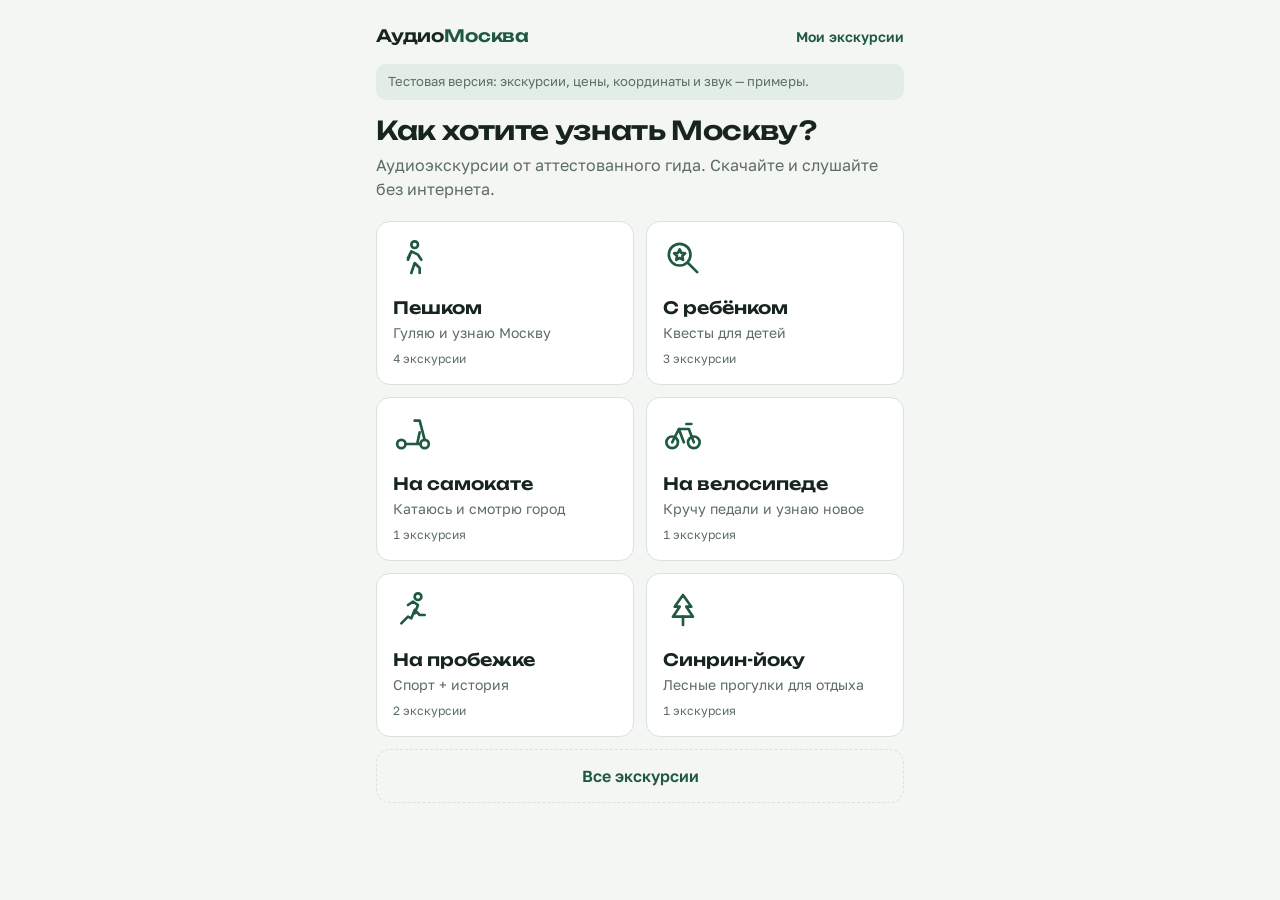
==== index.html @ abfa66a9 "Тестовая версия сайта для проверки на телефоне Co-Authored-By: Claude Opus 5.5 <noreply@anthropic.co" ====
<!doctype html>
<html lang="ru">
<head>
  <meta charset="utf-8">
  <meta name="viewport" content="width=device-width, initial-scale=1, viewport-fit=cover">
  <title>АудиоМосква</title>
  <meta name="description" content="Аудиоэкскурсии по Москве от аттестованного гида: пешком, с ребёнком, на самокате, велосипеде и пробежке.">
  <meta name="theme-color" content="#1f5a40">
  <link rel="manifest" href="manifest.webmanifest">
  <link rel="icon" href="icon.svg" type="image/svg+xml">
  <link rel="apple-touch-icon" href="icon.svg">
  <link rel="stylesheet" href="https://fonts.googleapis.com/css2?family=Golos+Text:wght@400;600;700&family=Unbounded:wght@600&display=swap">
  <link rel="stylesheet" href="css/styles.css">
</head>
<body>
  <main id="app" class="app" aria-live="polite"></main>
  <script src="data/catalog.js"></script>
  <script src="data/test-codes.js"></script>
  <script src="js/app.js"></script>
</body>
</html>
---- css/styles.css ----
/* Макет: узкая «телефонная» колонка; главная — плитки 2 в ряд, страницы — карточки и схема маршрута.
   Цвета: бульварная зелень + охра московских фасадов. */
:root {
  --bg: #f3f6f2;
  --surface: #ffffff;
  --ink: #17251e;
  --muted: #5d6d64;
  --line: #d9e2db;
  --green: #1f5a40;
  --green-soft: #e1ede5;
  --ochre: #d9a521;
  --ochre-ink: #3a2a00;
  --me: #2f6fe0;
  --bad: #b3261e;
  --font-display: "Unbounded", "Arial Black", system-ui, sans-serif;
  --font-body: "Golos Text", "Segoe UI", Roboto, system-ui, sans-serif;
  --radius: 14px;
}
@media (prefers-color-scheme: dark) {
  :root:not([data-theme="light"]) {
    --bg: #101814; --surface: #17221c; --ink: #e7efe9; --muted: #9aaba1; --line: #2a3a31;
    --green: #7fc79f; --green-soft: #1d3127; --ochre: #e7b93f; --ochre-ink: #2a1e00; --me: #6aa3ff; --bad: #ff8a80; color-scheme: dark;
  }
}
:root[data-theme="dark"] {
  --bg: #101814; --surface: #17221c; --ink: #e7efe9; --muted: #9aaba1; --line: #2a3a31;
  --green: #7fc79f; --green-soft: #1d3127; --ochre: #e7b93f; --ochre-ink: #2a1e00; --me: #6aa3ff; --bad: #ff8a80; color-scheme: dark;
}

* { box-sizing: border-box; }
body {
  margin: 0;
  background: var(--bg);
  color: var(--ink);
  font: 16px/1.5 var(--font-body);
  font-variant-numeric: tabular-nums;
}
button { font: inherit; color: inherit; }
a { color: var(--green); }
:focus-visible { outline: 3px solid var(--ochre); outline-offset: 2px; }

.app {
  max-width: 560px;
  margin: 0 auto;
  padding-block: 12px 48px;
  padding-left: max(16px, env(safe-area-inset-left, 0px));
  padding-right: max(16px, env(safe-area-inset-right, 0px));
}

/* Шапка */
.top { display: flex; align-items: center; gap: 12px; min-height: 48px; }
.brand { font-family: var(--font-display); font-weight: 600; font-size: 17px; letter-spacing: -0.01em; color: var(--ink); text-decoration: none; }
.brand b { color: var(--green); font-weight: 600; }
.back {
  display: inline-flex; align-items: center; gap: 6px; border: 0; background: none;
  padding: 8px 4px; color: var(--green); font-weight: 600; cursor: pointer;
}
.test-banner {
  margin: 4px 0 16px; padding: 8px 12px; border-radius: 10px;
  background: var(--green-soft); color: var(--muted); font-size: 13px;
}

h1, h2 { font-family: var(--font-display); font-weight: 600; letter-spacing: -0.015em; text-wrap: balance; margin: 0; }
h1 { font-size: 26px; line-height: 1.15; }
h2 { font-size: 17px; }
.lead { color: var(--muted); margin: 8px 0 20px; }

/* Главная: плитки */
.tiles { display: grid; grid-template-columns: 1fr 1fr; gap: 12px; }
.tile { color: var(--ink); text-decoration: none;
  display: flex; flex-direction: column; justify-content: space-between; gap: 18px;
  min-height: 150px; padding: 16px; border-radius: var(--radius);
  background: var(--surface); border: 1px solid var(--line);
  text-align: left; cursor: pointer; transition: transform .15s, border-color .15s;
}
.tile:hover { border-color: var(--green); transform: translateY(-2px); }
.tile-icon { width: 40px; height: 40px; color: var(--green); }
.tile-title { font-family: var(--font-display); font-weight: 600; font-size: 17px; line-height: 1.2; }
.tile-sub { color: var(--muted); font-size: 14px; }
.tile-count { display: block; color: var(--muted); font-size: 12px; margin-top: 6px; }
.all-link {
  display: block; width: 100%; margin-top: 12px; padding: 14px; border-radius: var(--radius);
  border: 1px dashed var(--line); background: none; color: var(--green); font-weight: 600; cursor: pointer;
}

/* Фильтр длительности */
.filters { display: flex; flex-wrap: wrap; gap: 8px; margin: 0 0 16px; }
.chip {
  padding: 7px 14px; border-radius: 999px; border: 1px solid var(--line);
  background: var(--surface); font-size: 14px; cursor: pointer;
}
.chip[aria-pressed="true"] { background: var(--green); border-color: var(--green); color: var(--surface); }

/* Список экскурсий */
.list { display: grid; gap: 12px; }
.card { color: var(--ink); text-decoration: none;
  display: grid; gap: 8px; padding: 16px; border-radius: var(--radius);
  background: var(--surface); border: 1px solid var(--line); text-align: left; cursor: pointer;
}
.card:hover { border-color: var(--green); }
.card h2 { font-size: 18px; }
.card p { margin: 0; color: var(--muted); font-size: 15px; }
.meta { display: flex; flex-wrap: wrap; gap: 6px 14px; font-size: 14px; color: var(--muted); }
.meta strong { color: var(--ink); font-weight: 600; }
.badge {
  display: inline-block; padding: 2px 8px; border-radius: 6px; font-size: 12px; font-weight: 600;
  background: var(--green-soft); color: var(--green);
}
.badge.quest { background: var(--ochre); color: var(--ochre-ink); }
.card-foot { display: flex; justify-content: space-between; align-items: center; gap: 8px; }
.price { font-weight: 700; }
.empty { padding: 24px; text-align: center; color: var(--muted); border: 1px dashed var(--line); border-radius: var(--radius); }

/* Страница экскурсии */
.tour-head { display: grid; gap: 10px; margin-bottom: 18px; }
.facts {
  display: grid; grid-template-columns: repeat(3, 1fr); gap: 1px; margin: 4px 0 18px;
  background: var(--line); border: 1px solid var(--line); border-radius: var(--radius); overflow: hidden;
}
.fact { background: var(--surface); padding: 10px 12px; min-width: 0; }
.fact span { display: block; font-size: 12px; color: var(--muted); text-transform: uppercase; letter-spacing: .04em; }
.fact strong { font-size: 16px; }
.route {
  background: var(--surface); border: 1px solid var(--line); border-radius: var(--radius);
  padding: 8px; margin-bottom: 8px;
}
.route svg { display: block; width: 100%; height: auto; }
.route-caption { font-size: 13px; color: var(--muted); margin: 0 0 20px; }
.stops { list-style: none; margin: 8px 0 24px; padding: 0; display: grid; gap: 0; }
.stops li { display: grid; grid-template-columns: 32px 1fr; gap: 10px; align-items: start; padding: 10px 0; border-bottom: 1px solid var(--line); }
.stops li:last-child { border-bottom: 0; }
.num.q { background: var(--ochre); color: var(--ochre-ink); }
.num {
  display: grid; place-items: center; width: 28px; height: 28px; border-radius: 50%;
  background: var(--green); color: var(--surface); font-size: 13px; font-weight: 700;
}
.stop-q { font-size: 13px; color: var(--muted); }
.actions {
  position: sticky; bottom: 0; display: grid; gap: 8px;
  padding-block: 12px calc(12px + env(safe-area-inset-bottom, 0px));
  background: linear-gradient(to top, var(--bg) 75%, transparent);
}
.btn {
  padding: 15px 18px; border-radius: 12px; border: 1px solid var(--green);
  background: var(--green); color: var(--surface); font-weight: 700; font-size: 16px; cursor: pointer;
}
.btn.secondary { background: var(--surface); color: var(--green); }
.notice { font-size: 14px; color: var(--muted); text-align: center; margin: 0; }

@media (max-width: 360px) {
  .tiles { grid-template-columns: 1fr; }
  .facts { grid-template-columns: 1fr 1fr; }
}
@media (prefers-reduced-motion: reduce) {
  .tile { transition: none; }
  .tile:hover { transform: none; }
}

/* ---------- Шаг 2: шапка, установка, скачивание ---------- */
.top { justify-content: space-between; }
.top-link { font-size: 14px; font-weight: 600; color: var(--green); text-decoration: none; padding: 8px 0; }
.spacer { height: 16px; }
.lead.flush { margin: 0; }
.lead.small { margin: 4px 0 10px; font-size: 15px; }
.warn { margin: 0 0 16px; padding: 10px 12px; border-radius: 10px; border: 1px solid var(--ochre); font-size: 14px; }
.install {
  display: flex; flex-wrap: wrap; align-items: center; justify-content: space-between; gap: 10px;
  margin-top: 16px; padding: 14px; border-radius: var(--radius); background: var(--green-soft); font-size: 14px;
}
.install span { flex: 1 1 220px; min-width: 0; }
.saved { color: var(--green); font-weight: 600; }
.tour-tools { display: grid; gap: 8px; margin-bottom: 8px; }
.dl-note { margin: 0; font-size: 13px; color: var(--muted); text-align: center; }
.dl { display: grid; gap: 8px; }
.dl.done {
  display: flex; flex-wrap: wrap; justify-content: space-between; align-items: center; gap: 8px;
  padding: 12px 14px; border-radius: 12px; background: var(--green-soft); color: var(--green); font-weight: 600;
}
.bar { height: 8px; border-radius: 99px; background: var(--line); overflow: hidden; }
.bar span { display: block; height: 100%; background: var(--green); transition: width .2s; }
.link-btn { border: 0; background: none; padding: 6px 0; color: var(--green); font-weight: 600; text-decoration: underline; cursor: pointer; font-size: 14px; }
.btn.small { padding: 10px 14px; font-size: 15px; }
.btn:disabled { opacity: .45; cursor: not-allowed; }

/* ---------- Прохождение ---------- */
.play-top { display: flex; justify-content: space-between; align-items: center; gap: 12px; margin-bottom: 12px; font-size: 14px; color: var(--muted); }
.dots { display: flex; flex-wrap: wrap; gap: 3px; justify-content: flex-end; max-width: 60%; }
.dots span { width: 8px; height: 8px; border-radius: 50%; background: var(--line); }
.dots .past { background: var(--green); opacity: .5; }
.dots .now { background: var(--green); }
.photo {
  display: grid; place-items: center; aspect-ratio: 16 / 9; max-width: 100%; margin-bottom: 14px;
  border-radius: var(--radius); background: var(--green-soft); color: var(--muted); font-size: 14px; overflow: hidden;
}
.photo img { width: 100%; height: 100%; object-fit: cover; }
.player {
  display: grid; gap: 6px; margin: 14px 0 18px; padding: 16px 16px 12px;
  border-radius: var(--radius); background: var(--surface); border: 1px solid var(--line);
}
.p-title { margin: 0 0 6px; text-align: center; font-weight: 700; font-size: 16px; }
.player input[type="range"] {
  -webkit-appearance: none; appearance: none; width: 100%; height: 4px; margin: 8px 0; border-radius: 99px;
  background: linear-gradient(to right, var(--green) var(--p, 0%), var(--line) var(--p, 0%)); cursor: pointer;
}
.player input[type="range"]::-webkit-slider-thumb { -webkit-appearance: none; width: 16px; height: 16px; border-radius: 50%; background: var(--green); border: 0; }
.player input[type="range"]::-moz-range-thumb { width: 16px; height: 16px; border-radius: 50%; background: var(--green); border: 0; }
.p-times { display: flex; justify-content: space-between; font-size: 13px; color: var(--muted); }
.p-controls { display: flex; justify-content: center; align-items: center; gap: 28px; padding-top: 4px; }
.pp {
  display: grid; place-items: center; width: 68px; height: 68px; border-radius: 50%; border: 0;
  background: var(--green); color: var(--surface); cursor: pointer; box-shadow: 0 4px 14px rgba(31, 90, 64, .25);
}
.pp svg { width: 30px; height: 30px; }
.skip { display: grid; place-items: center; width: 44px; height: 44px; border: 0; background: none; color: var(--muted); border-radius: 50%; cursor: pointer; }
.skip svg { width: 32px; height: 32px; }
.skip:hover { color: var(--green); }
.stop-text { margin: 0 0 18px; font-size: 17px; line-height: 1.6; max-width: 65ch; }
.stop-text p { margin: 0 0 12px; }
.quest { display: grid; gap: 10px; margin-bottom: 18px; padding: 16px; border-radius: var(--radius); border: 2px solid var(--ochre); background: var(--surface); }
.q-text { margin: 0; font-weight: 700; font-size: 17px; }
.q-row { display: flex; gap: 8px; }
.q-row input {
  flex: 1; min-width: 0; padding: 12px; border-radius: 10px; border: 1px solid var(--line);
  background: var(--bg); color: var(--ink); font: inherit;
}
.q-result { margin: 0; font-weight: 700; }
.q-result.ok { color: var(--green); }
.q-result.bad { color: var(--bad); }
.q-explain { margin: 0; color: var(--muted); }
.quest .link-btn { justify-self: start; }
.sr { position: absolute; width: 1px; height: 1px; overflow: hidden; clip: rect(0 0 0 0); }
.where { margin-bottom: 8px; }
.where-row { display: flex; justify-content: space-between; align-items: center; gap: 10px; font-size: 14px; color: var(--muted); }
.where-row span { min-width: 0; }
.where-row .btn { white-space: nowrap; }
.actions.nav { grid-template-columns: 1fr 2fr; }
.done-box { display: grid; gap: 12px; padding-top: 24px; }

/* ---------- Шаг 3: коды доступа ---------- */
.flash { margin: 0 0 16px; padding: 12px 14px; border-radius: 10px; background: var(--green); color: var(--surface); font-weight: 600; }
.notice.left, .dl-note.left { text-align: left; }
.my-actions { display: flex; flex-wrap: wrap; align-items: center; gap: 8px 16px; margin-bottom: 16px; }
.code-form { display: grid; gap: 10px; margin-bottom: 14px; }
.code-form label { font-weight: 600; }
.code-form input {
  padding: 14px; border-radius: 10px; border: 1px solid var(--line); background: var(--surface); color: var(--ink);
  font: 600 18px/1.2 var(--font-body); letter-spacing: .04em;
}
.code-form input[type="email"] { letter-spacing: 0; font-weight: 400; }
.test-codes { margin-top: 24px; padding: 12px 14px; border: 1px dashed var(--line); border-radius: 10px; font-size: 14px; color: var(--muted); }
.test-codes summary { cursor: pointer; font-weight: 600; }
.test-codes ul { margin: 10px 0 0; padding-left: 18px; display: grid; gap: 6px; }
.test-codes code { color: var(--ink); font-weight: 700; }

/* Вопрос с вариантами ответа */
.q-options { display: grid; gap: 8px; }
.q-option {
  padding: 13px 14px; border-radius: 10px; border: 1px solid var(--line); background: var(--bg);
  color: var(--ink); font: 600 16px/1.3 var(--font-body); text-align: left; cursor: pointer;
}
.q-option:hover { border-color: var(--green); }
.q-option.wrong { border-color: var(--bad); color: var(--bad); opacity: .7; text-decoration: line-through; cursor: default; }
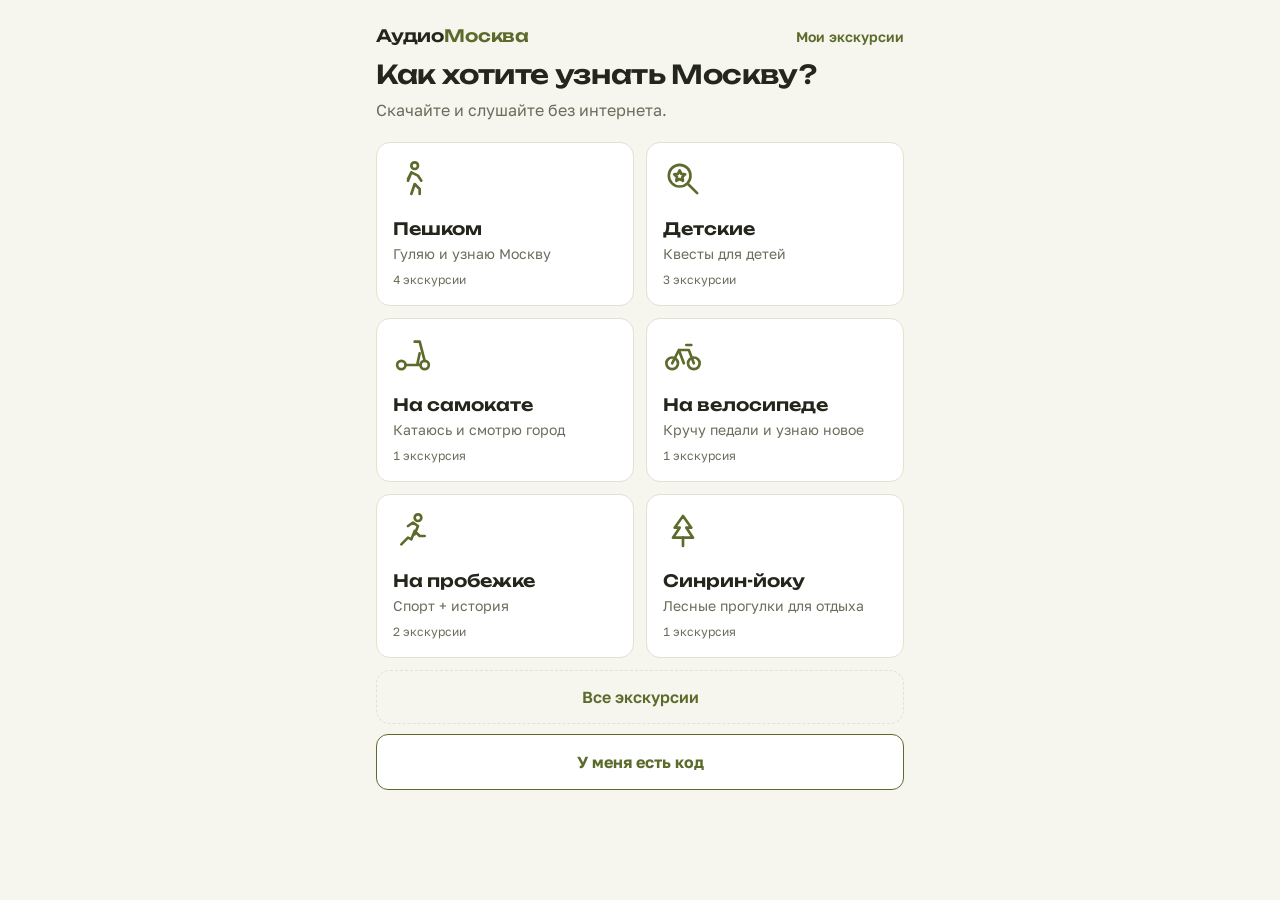
==== commit d979fbe8: "Оливковые цвета, новая главная Co-Authored-By: Claude Opus 5.5 <noreply@anthropic.com> Claude-Sessio" ====
--- a/index.html
+++ b/index.html
@@ -5,7 +5,7 @@
   <meta name="viewport" content="width=device-width, initial-scale=1, viewport-fit=cover">
   <title>АудиоМосква</title>
   <meta name="description" content="Аудиоэкскурсии по Москве от аттестованного гида: пешком, с ребёнком, на самокате, велосипеде и пробежке.">
-  <meta name="theme-color" content="#1f5a40">
+  <meta name="theme-color" content="#5c6b2b">
   <link rel="manifest" href="manifest.webmanifest">
   <link rel="icon" href="icon.svg" type="image/svg+xml">
   <link rel="apple-touch-icon" href="icon.svg">
--- a/css/styles.css
+++ b/css/styles.css
@@ -1,14 +1,14 @@
 /* Макет: узкая «телефонная» колонка; главная — плитки 2 в ряд, страницы — карточки и схема маршрута.
-   Цвета: бульварная зелень + охра московских фасадов. */
+   Цвета: олива + горчичная охра, тёплый светлый фон. */
 :root {
-  --bg: #f3f6f2;
+  --bg: #f6f5ee;
   --surface: #ffffff;
-  --ink: #17251e;
-  --muted: #5d6d64;
-  --line: #d9e2db;
-  --green: #1f5a40;
-  --green-soft: #e1ede5;
-  --ochre: #d9a521;
+  --ink: #24261b;
+  --muted: #6b6d5c;
+  --line: #e2e1d3;
+  --green: #5c6b2b;
+  --green-soft: #eceedd;
+  --ochre: #d4a52a;
   --ochre-ink: #3a2a00;
   --me: #2f6fe0;
   --bad: #b3261e;
@@ -18,13 +18,13 @@
 }
 @media (prefers-color-scheme: dark) {
   :root:not([data-theme="light"]) {
-    --bg: #101814; --surface: #17221c; --ink: #e7efe9; --muted: #9aaba1; --line: #2a3a31;
-    --green: #7fc79f; --green-soft: #1d3127; --ochre: #e7b93f; --ochre-ink: #2a1e00; --me: #6aa3ff; --bad: #ff8a80; color-scheme: dark;
+    --bg: #15160f; --surface: #1e2016; --ink: #ecebdf; --muted: #a8a991; --line: #33362a;
+    --green: #b4c27a; --green-soft: #2a2e1d; --ochre: #e7b93f; --ochre-ink: #2a1e00; --me: #6aa3ff; --bad: #ff8a80; color-scheme: dark;
   }
 }
 :root[data-theme="dark"] {
-  --bg: #101814; --surface: #17221c; --ink: #e7efe9; --muted: #9aaba1; --line: #2a3a31;
-  --green: #7fc79f; --green-soft: #1d3127; --ochre: #e7b93f; --ochre-ink: #2a1e00; --me: #6aa3ff; --bad: #ff8a80; color-scheme: dark;
+  --bg: #15160f; --surface: #1e2016; --ink: #ecebdf; --muted: #a8a991; --line: #33362a;
+  --green: #b4c27a; --green-soft: #2a2e1d; --ochre: #e7b93f; --ochre-ink: #2a1e00; --me: #6aa3ff; --bad: #ff8a80; color-scheme: dark;
 }
 
 * { box-sizing: border-box; }
@@ -208,7 +208,7 @@
 .p-controls { display: flex; justify-content: center; align-items: center; gap: 28px; padding-top: 4px; }
 .pp {
   display: grid; place-items: center; width: 68px; height: 68px; border-radius: 50%; border: 0;
-  background: var(--green); color: var(--surface); cursor: pointer; box-shadow: 0 4px 14px rgba(31, 90, 64, .25);
+  background: var(--green); color: var(--surface); cursor: pointer; box-shadow: 0 4px 14px rgba(92, 107, 43, .25);
 }
 .pp svg { width: 30px; height: 30px; }
 .skip { display: grid; place-items: center; width: 44px; height: 44px; border: 0; background: none; color: var(--muted); border-radius: 50%; cursor: pointer; }
@@ -260,3 +260,5 @@
 }
 .q-option:hover { border-color: var(--green); }
 .q-option.wrong { border-color: var(--bad); color: var(--bad); opacity: .7; text-decoration: line-through; cursor: default; }
+
+.code-home { display: block; width: 100%; margin-top: 10px; }
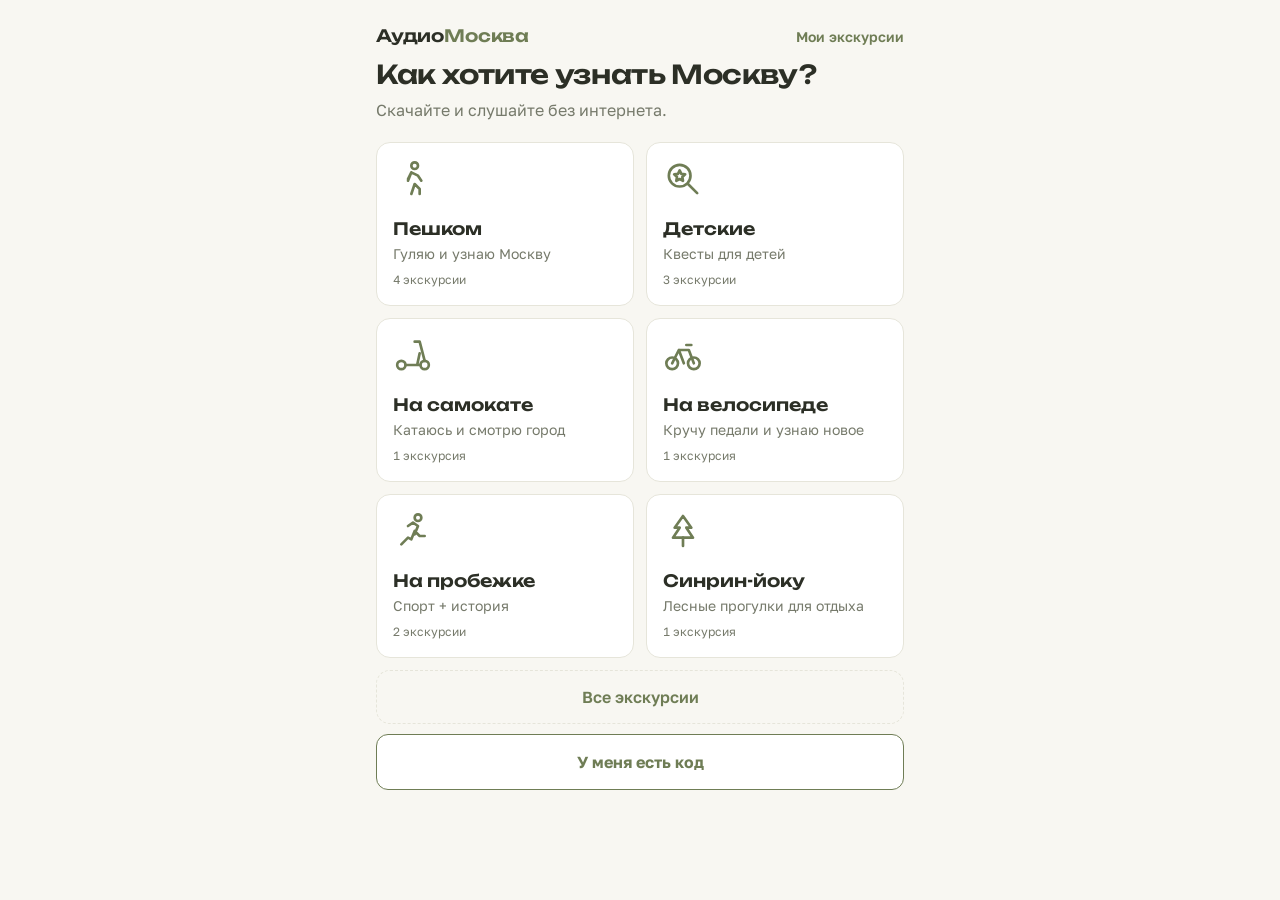
==== commit 42355b8a: "Нежная палитра: шалфей Co-Authored-By: Claude Opus 5.5 <noreply@anthropic.com> Claude-Session: https" ====
--- a/index.html
+++ b/index.html
@@ -5,7 +5,7 @@
   <meta name="viewport" content="width=device-width, initial-scale=1, viewport-fit=cover">
   <title>АудиоМосква</title>
   <meta name="description" content="Аудиоэкскурсии по Москве от аттестованного гида: пешком, с ребёнком, на самокате, велосипеде и пробежке.">
-  <meta name="theme-color" content="#5c6b2b">
+  <meta name="theme-color" content="#6f7d55">
   <link rel="manifest" href="manifest.webmanifest">
   <link rel="icon" href="icon.svg" type="image/svg+xml">
   <link rel="apple-touch-icon" href="icon.svg">
--- a/css/styles.css
+++ b/css/styles.css
@@ -1,15 +1,15 @@
 /* Макет: узкая «телефонная» колонка; главная — плитки 2 в ряд, страницы — карточки и схема маршрута.
-   Цвета: олива + горчичная охра, тёплый светлый фон. */
+   Цвета: нежный шалфей + песочно-персиковый акцент, тёплый светлый фон. */
 :root {
-  --bg: #f6f5ee;
+  --bg: #f8f7f2;
   --surface: #ffffff;
-  --ink: #24261b;
-  --muted: #6b6d5c;
-  --line: #e2e1d3;
-  --green: #5c6b2b;
-  --green-soft: #eceedd;
-  --ochre: #d4a52a;
-  --ochre-ink: #3a2a00;
+  --ink: #2c2f26;
+  --muted: #767a6b;
+  --line: #e6e5da;
+  --green: #6f7d55;
+  --green-soft: #eef0e6;
+  --ochre: #e6c3a0;
+  --ochre-ink: #4a3220;
   --me: #2f6fe0;
   --bad: #b3261e;
   --font-display: "Unbounded", "Arial Black", system-ui, sans-serif;
@@ -19,12 +19,12 @@
 @media (prefers-color-scheme: dark) {
   :root:not([data-theme="light"]) {
     --bg: #15160f; --surface: #1e2016; --ink: #ecebdf; --muted: #a8a991; --line: #33362a;
-    --green: #b4c27a; --green-soft: #2a2e1d; --ochre: #e7b93f; --ochre-ink: #2a1e00; --me: #6aa3ff; --bad: #ff8a80; color-scheme: dark;
+    --green: #b7c49c; --green-soft: #2a2e22; --ochre: #e6c3a0; --ochre-ink: #3a2616; --me: #6aa3ff; --bad: #ff8a80; color-scheme: dark;
   }
 }
 :root[data-theme="dark"] {
   --bg: #15160f; --surface: #1e2016; --ink: #ecebdf; --muted: #a8a991; --line: #33362a;
-  --green: #b4c27a; --green-soft: #2a2e1d; --ochre: #e7b93f; --ochre-ink: #2a1e00; --me: #6aa3ff; --bad: #ff8a80; color-scheme: dark;
+  --green: #b7c49c; --green-soft: #2a2e22; --ochre: #e6c3a0; --ochre-ink: #3a2616; --me: #6aa3ff; --bad: #ff8a80; color-scheme: dark;
 }
 
 * { box-sizing: border-box; }
@@ -208,7 +208,7 @@
 .p-controls { display: flex; justify-content: center; align-items: center; gap: 28px; padding-top: 4px; }
 .pp {
   display: grid; place-items: center; width: 68px; height: 68px; border-radius: 50%; border: 0;
-  background: var(--green); color: var(--surface); cursor: pointer; box-shadow: 0 4px 14px rgba(92, 107, 43, .25);
+  background: var(--green); color: var(--surface); cursor: pointer; box-shadow: 0 4px 14px rgba(111, 125, 85, .22);
 }
 .pp svg { width: 30px; height: 30px; }
 .skip { display: grid; place-items: center; width: 44px; height: 44px; border: 0; background: none; color: var(--muted); border-radius: 50%; cursor: pointer; }
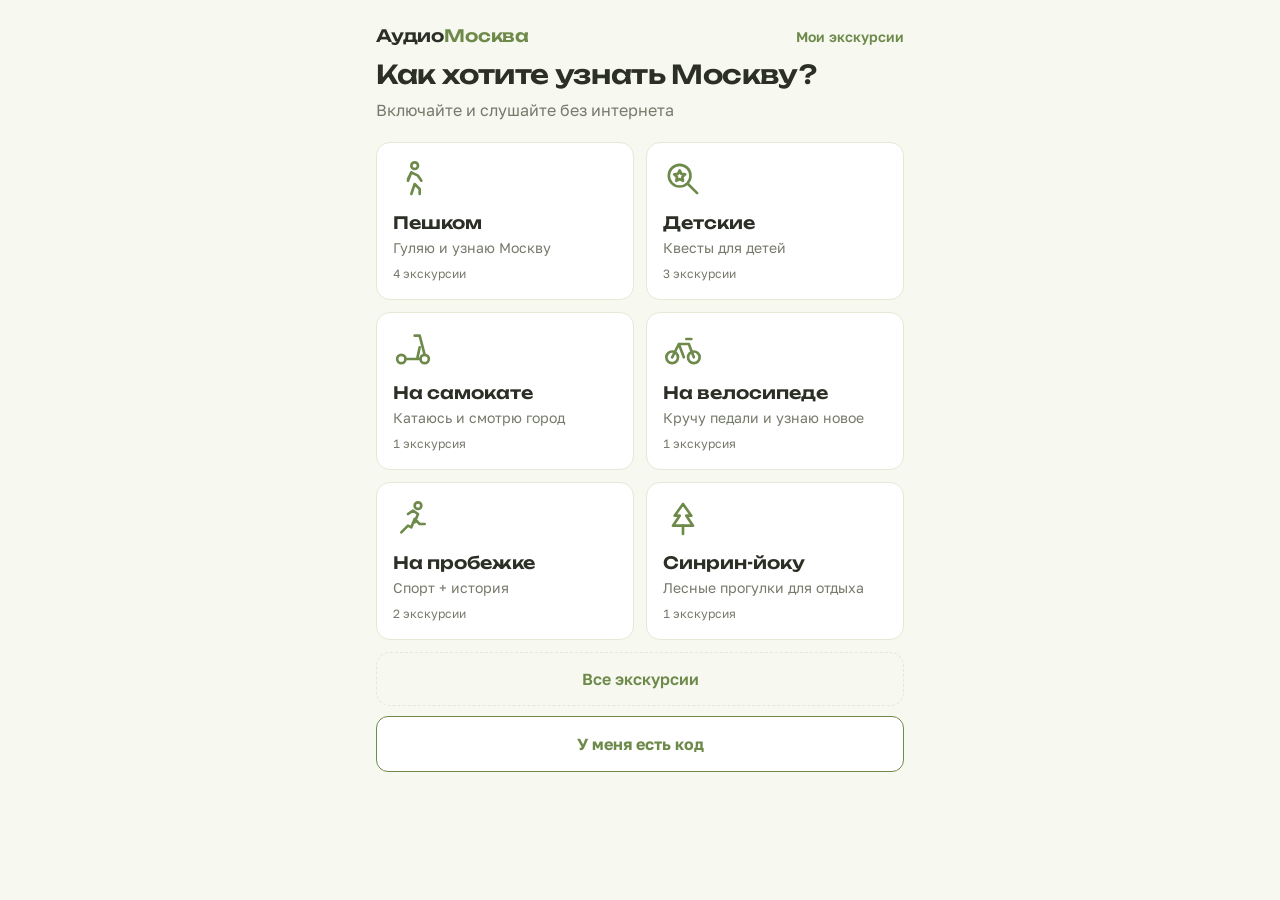
==== commit 7e31ab1b: "Фисташка, выровненные плитки Co-Authored-By: Claude Opus 5.5 <noreply@anthropic.com> Claude-Session:" ====
--- a/index.html
+++ b/index.html
@@ -5,7 +5,7 @@
   <meta name="viewport" content="width=device-width, initial-scale=1, viewport-fit=cover">
   <title>АудиоМосква</title>
   <meta name="description" content="Аудиоэкскурсии по Москве от аттестованного гида: пешком, с ребёнком, на самокате, велосипеде и пробежке.">
-  <meta name="theme-color" content="#6f7d55">
+  <meta name="theme-color" content="#6e8a4b">
   <link rel="manifest" href="manifest.webmanifest">
   <link rel="icon" href="icon.svg" type="image/svg+xml">
   <link rel="apple-touch-icon" href="icon.svg">
--- a/css/styles.css
+++ b/css/styles.css
@@ -1,13 +1,13 @@
 /* Макет: узкая «телефонная» колонка; главная — плитки 2 в ряд, страницы — карточки и схема маршрута.
-   Цвета: нежный шалфей + песочно-персиковый акцент, тёплый светлый фон. */
+   Цвета: фисташка + песочно-персиковый акцент, тёплый светлый фон. */
 :root {
-  --bg: #f8f7f2;
+  --bg: #f7f8f0;
   --surface: #ffffff;
   --ink: #2c2f26;
   --muted: #767a6b;
-  --line: #e6e5da;
-  --green: #6f7d55;
-  --green-soft: #eef0e6;
+  --line: #e4e9d6;
+  --green: #6e8a4b;
+  --green-soft: #edf2e2;
   --ochre: #e6c3a0;
   --ochre-ink: #4a3220;
   --me: #2f6fe0;
@@ -19,12 +19,12 @@
 @media (prefers-color-scheme: dark) {
   :root:not([data-theme="light"]) {
     --bg: #15160f; --surface: #1e2016; --ink: #ecebdf; --muted: #a8a991; --line: #33362a;
-    --green: #b7c49c; --green-soft: #2a2e22; --ochre: #e6c3a0; --ochre-ink: #3a2616; --me: #6aa3ff; --bad: #ff8a80; color-scheme: dark;
+    --green: #b5cc8e; --green-soft: #283020; --ochre: #e6c3a0; --ochre-ink: #3a2616; --me: #6aa3ff; --bad: #ff8a80; color-scheme: dark;
   }
 }
 :root[data-theme="dark"] {
   --bg: #15160f; --surface: #1e2016; --ink: #ecebdf; --muted: #a8a991; --line: #33362a;
-  --green: #b7c49c; --green-soft: #2a2e22; --ochre: #e6c3a0; --ochre-ink: #3a2616; --me: #6aa3ff; --bad: #ff8a80; color-scheme: dark;
+  --green: #b5cc8e; --green-soft: #283020; --ochre: #e6c3a0; --ochre-ink: #3a2616; --me: #6aa3ff; --bad: #ff8a80; color-scheme: dark;
 }
 
 * { box-sizing: border-box; }
@@ -68,7 +68,7 @@
 /* Главная: плитки */
 .tiles { display: grid; grid-template-columns: 1fr 1fr; gap: 12px; }
 .tile { color: var(--ink); text-decoration: none;
-  display: flex; flex-direction: column; justify-content: space-between; gap: 18px;
+  display: flex; flex-direction: column; justify-content: flex-start; gap: 12px;
   min-height: 150px; padding: 16px; border-radius: var(--radius);
   background: var(--surface); border: 1px solid var(--line);
   text-align: left; cursor: pointer; transition: transform .15s, border-color .15s;
@@ -208,7 +208,7 @@
 .p-controls { display: flex; justify-content: center; align-items: center; gap: 28px; padding-top: 4px; }
 .pp {
   display: grid; place-items: center; width: 68px; height: 68px; border-radius: 50%; border: 0;
-  background: var(--green); color: var(--surface); cursor: pointer; box-shadow: 0 4px 14px rgba(111, 125, 85, .22);
+  background: var(--green); color: var(--surface); cursor: pointer; box-shadow: 0 4px 14px rgba(110, 138, 75, .22);
 }
 .pp svg { width: 30px; height: 30px; }
 .skip { display: grid; place-items: center; width: 44px; height: 44px; border: 0; background: none; color: var(--muted); border-radius: 50%; cursor: pointer; }
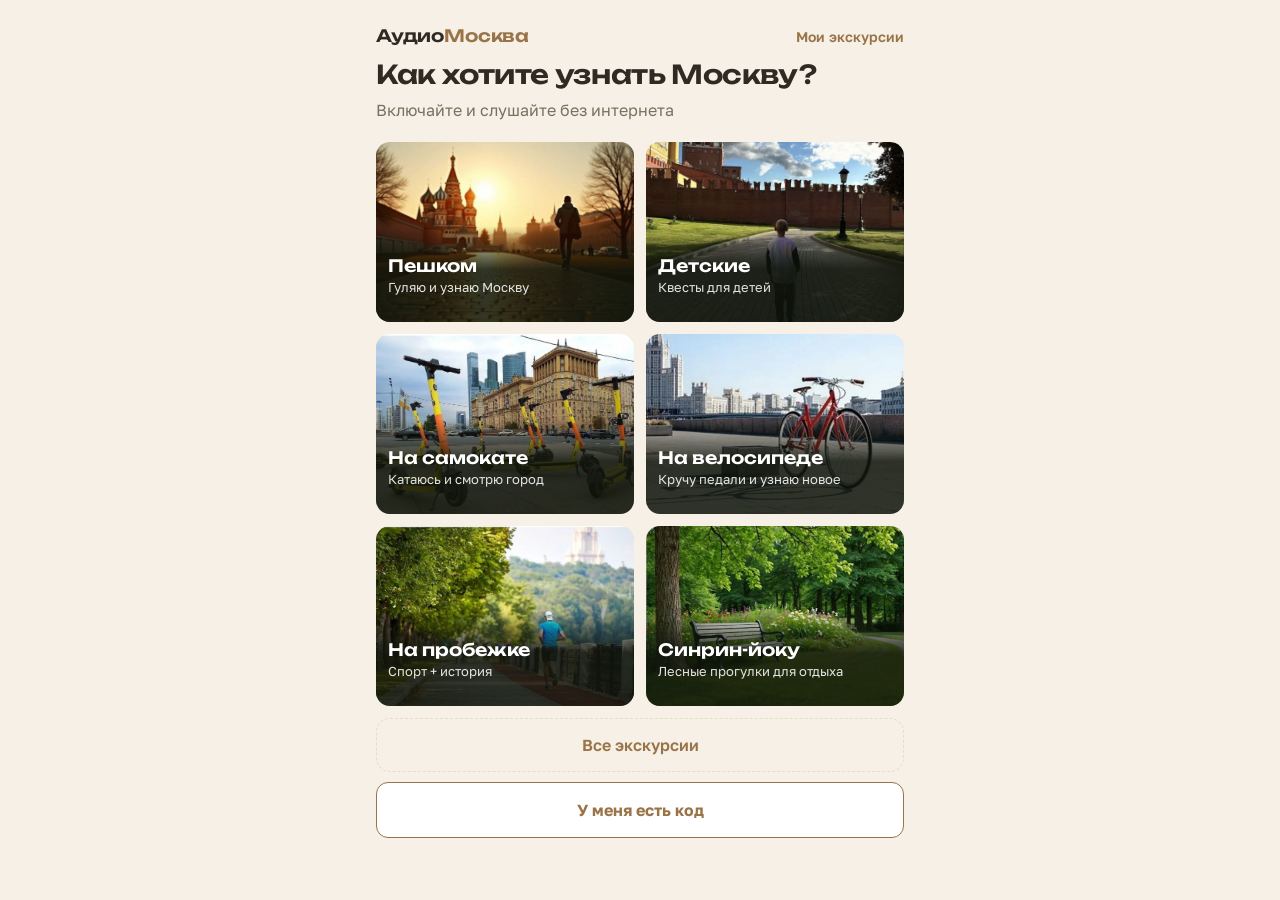
==== commit f710965e: "Песочная палитра Co-Authored-By: Claude Opus 5.5 <noreply@anthropic.com> Claude-Session: https://cla" ====
--- a/index.html
+++ b/index.html
@@ -5,7 +5,7 @@
   <meta name="viewport" content="width=device-width, initial-scale=1, viewport-fit=cover">
   <title>АудиоМосква</title>
   <meta name="description" content="Аудиоэкскурсии по Москве от аттестованного гида: пешком, с ребёнком, на самокате, велосипеде и пробежке.">
-  <meta name="theme-color" content="#6e8a4b">
+  <meta name="theme-color" content="#9a7448">
   <link rel="manifest" href="manifest.webmanifest">
   <link rel="icon" href="icon.svg" type="image/svg+xml">
   <link rel="apple-touch-icon" href="icon.svg">
--- a/css/styles.css
+++ b/css/styles.css
@@ -1,15 +1,15 @@
 /* Макет: узкая «телефонная» колонка; главная — плитки 2 в ряд, страницы — карточки и схема маршрута.
-   Цвета: фисташка + песочно-персиковый акцент, тёплый светлый фон. */
+   Цвета: песочный + мягкая фисташка в акцентах, тёплый светлый фон. */
 :root {
-  --bg: #f7f8f0;
+  --bg: #f6f0e6;
   --surface: #ffffff;
-  --ink: #2c2f26;
-  --muted: #767a6b;
-  --line: #e4e9d6;
-  --green: #6e8a4b;
-  --green-soft: #edf2e2;
-  --ochre: #e6c3a0;
-  --ochre-ink: #4a3220;
+  --ink: #2f2a22;
+  --muted: #7a6f60;
+  --line: #e6dccb;
+  --green: #9a7448;
+  --green-soft: #efe5d4;
+  --ochre: #cbd6a9;
+  --ochre-ink: #36421f;
   --me: #2f6fe0;
   --bad: #b3261e;
   --font-display: "Unbounded", "Arial Black", system-ui, sans-serif;
@@ -18,13 +18,13 @@
 }
 @media (prefers-color-scheme: dark) {
   :root:not([data-theme="light"]) {
-    --bg: #15160f; --surface: #1e2016; --ink: #ecebdf; --muted: #a8a991; --line: #33362a;
-    --green: #b5cc8e; --green-soft: #283020; --ochre: #e6c3a0; --ochre-ink: #3a2616; --me: #6aa3ff; --bad: #ff8a80; color-scheme: dark;
+    --bg: #1a1712; --surface: #241f18; --ink: #efe8dc; --muted: #b3a690; --line: #3a3226;
+    --green: #d8b98c; --green-soft: #33291c; --ochre: #cbd6a9; --ochre-ink: #3a2616; --me: #6aa3ff; --bad: #ff8a80; color-scheme: dark;
   }
 }
 :root[data-theme="dark"] {
-  --bg: #15160f; --surface: #1e2016; --ink: #ecebdf; --muted: #a8a991; --line: #33362a;
-  --green: #b5cc8e; --green-soft: #283020; --ochre: #e6c3a0; --ochre-ink: #3a2616; --me: #6aa3ff; --bad: #ff8a80; color-scheme: dark;
+  --bg: #1a1712; --surface: #241f18; --ink: #efe8dc; --muted: #b3a690; --line: #3a3226;
+  --green: #d8b98c; --green-soft: #33291c; --ochre: #cbd6a9; --ochre-ink: #3a2616; --me: #6aa3ff; --bad: #ff8a80; color-scheme: dark;
 }
 
 * { box-sizing: border-box; }
@@ -208,7 +208,7 @@
 .p-controls { display: flex; justify-content: center; align-items: center; gap: 28px; padding-top: 4px; }
 .pp {
   display: grid; place-items: center; width: 68px; height: 68px; border-radius: 50%; border: 0;
-  background: var(--green); color: var(--surface); cursor: pointer; box-shadow: 0 4px 14px rgba(110, 138, 75, .22);
+  background: var(--green); color: var(--surface); cursor: pointer; box-shadow: 0 4px 14px rgba(154, 116, 72, .22);
 }
 .pp svg { width: 30px; height: 30px; }
 .skip { display: grid; place-items: center; width: 44px; height: 44px; border: 0; background: none; color: var(--muted); border-radius: 50%; cursor: pointer; }
@@ -262,3 +262,15 @@
 .q-option.wrong { border-color: var(--bad); color: var(--bad); opacity: .7; text-decoration: line-through; cursor: default; }
 
 .code-home { display: block; width: 100%; margin-top: 10px; }
+
+/* Плитки с фото на всю площадь (одинакового размера) */
+.tile-title, .tile-sub { display: block; }
+.tile.tile-ph { display: block; position: relative; height: 180px; min-height: 0; padding: 0; border: 0; overflow: hidden; color: #fff; background: var(--green-soft); }
+.tile.tile-ph img { position: absolute; inset: 0; width: 100%; height: 100%; object-fit: cover; }
+.tile.tile-ph .tile-cap { /* подпись одинаковой высоты: название у всех плиток на одном уровне */
+  position: absolute; left: 0; right: 0; bottom: 0; height: 96px; box-sizing: border-box; padding: 30px 12px 0;
+  background: linear-gradient(to top, rgba(15, 20, 10, .85) 55%, rgba(15, 20, 10, 0));
+}
+.tile.tile-ph .tile-title { color: #fff; }
+.tile.tile-ph .tile-sub { color: rgba(255, 255, 255, .88); font-size: 13px; margin-top: 2px; }
+.tile.tile-ph:hover { transform: translateY(-2px); }
